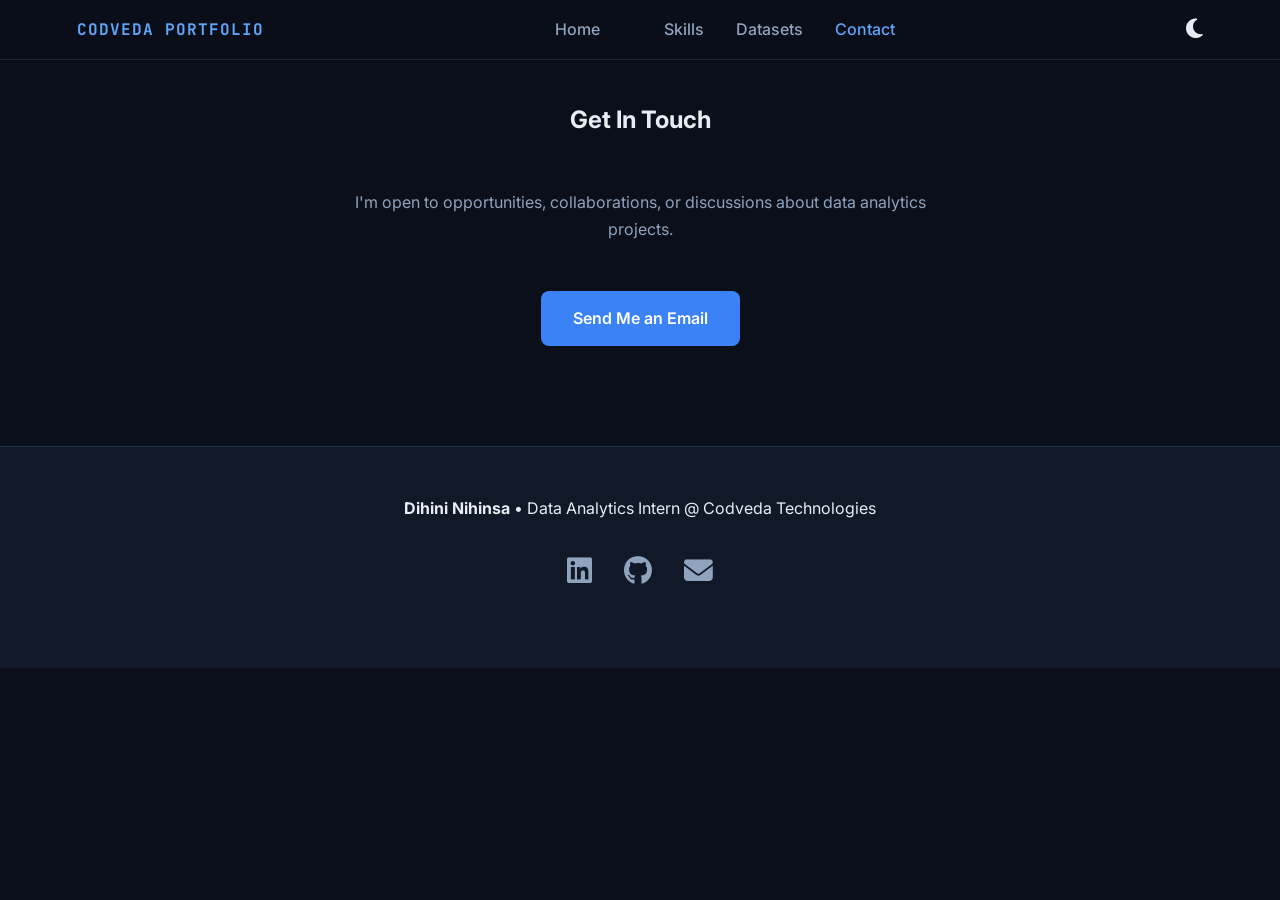
==== contact.html @ 03c7b04d "Create contact.html" ====
<!DOCTYPE html>
<html lang="en">
<head>
  <meta charset="UTF-8">
  <meta name="viewport" content="width=device-width, initial-scale=1.0">
  <title>Contact - Codveda Portfolio</title>
  <link href="https://fonts.googleapis.com/css2?family=Inter:wght@300;400;500;600;700&family=JetBrains+Mono&display=swap" rel="stylesheet">
  <link rel="stylesheet" href="style.css">
  <link rel="stylesheet" href="https://cdnjs.cloudflare.com/ajax/libs/font-awesome/6.5.1/css/all.min.css">
</head>
<body>
  <nav>
    <span class="nav-brand">CODVEDA PORTFOLIO</span>
    <ul class="nav-links">
      <li><a href="index.html">Home</a></li>
      <li><a href="projects.html"></a></li>
      <li><a href="skills.html">Skills</a></li>
      <li><a href="datasets.html">Datasets</a></li>
      <li><a href="contact.html" class="active">Contact</a></li>
    </ul>
    <button id="theme-toggle" style="background:none; border:none; color:var(--text); font-size:1.4rem; cursor:pointer;">
      <i class="fas fa-moon"></i>
    </button>
  </nav>

  <section class="section">
    <h1 style="text-align:center; margin-bottom:3rem;">Get In Touch</h1>
    <p style="text-align:center; max-width:600px; margin:0 auto 3rem; color:var(--muted);">
      I'm open to opportunities, collaborations, or discussions about data analytics projects.
    </p>
    <div style="text-align:center;">
      <a href="mailto:dgalappaththi.20@gmail.com" class="btn">Send Me an Email</a>
    </div>
  </section>

  <footer>
    <p><strong>Dihini Nihinsa</strong> • Data Analytics Intern @ Codveda Technologies</p>
    <div class="social-links">
      <a href="https://linkedin.com/in/dihini-nihinsa-7a794a312" target="_blank"><i class="fab fa-linkedin"></i></a>
      <a href="https://github.com/dihini-ninsa" target="_blank"><i class="fab fa-github"></i></a>
      <a href="mailto:dgalappaththi.20@gmail.com"><i class="fas fa-envelope"></i></a>
    </div>
  </footer>

  <script src="script.js"></script>
</body>
</html>
---- style.css ----
:root {
  --bg: #0b0f1a;
  --bg2: #111827;
  --bg3: #1a2235;
  --surface: #1e2d40;
  --border: rgba(99,179,237,0.15);
  --text: #e8edf5;
  --muted: #8fa3bc;
  --accent: #3b82f6;
  --accent2: #60a5fa;
}

/* Light Mode */
.light-mode {
  --bg: #f8fafc;
  --bg2: #ffffff;
  --bg3: #f1f5f9;
  --surface: #e2e8f0;
  --border: rgba(0,0,0,0.08);
  --text: #0f172a;
  --muted: #64748b;
  --accent: #2563eb;
  --accent2: #3b82f6;
}

* { 
  margin: 0; 
  padding: 0; 
  box-sizing: border-box; 
}

body {
  font-family: 'Inter', sans-serif;
  background: var(--bg);
  color: var(--text);
  line-height: 1.7;
  transition: background 0.4s, color 0.4s;
}

nav {
  position: fixed;
  top: 0; left: 0; right: 0;
  background: rgba(11,15,26,0.95);
  backdrop-filter: blur(12px);
  border-bottom: 1px solid var(--border);
  padding: 1rem 6%;
  display: flex;
  justify-content: space-between;
  align-items: center;
  z-index: 1000;
}

.light-mode nav {
  background: rgba(255,255,255,0.95);
}

.nav-brand {
  font-family: 'JetBrains Mono', monospace;
  font-weight: 700;
  color: var(--accent2);
  letter-spacing: 1px;
}

.nav-links {
  display: flex;
  gap: 2rem;
  list-style: none;
}

.nav-links a {
  color: var(--muted);
  text-decoration: none;
  font-weight: 500;
  transition: color 0.3s;
}

.nav-links a:hover,
.nav-links a.active {
  color: var(--accent2);
}

.hero {
  min-height: 100vh;
  display: flex;
  flex-direction: column;
  justify-content: center;
  padding: 0 8%;
  background: linear-gradient(135deg, var(--bg), var(--bg3));
  text-align: center;
}

.section {
  padding: 100px 8%;
}

.task-grid {
  display: grid;
  grid-template-columns: repeat(auto-fill, minmax(340px, 1fr));
  gap: 2rem;
}

.task-card {
  background: var(--bg2);
  border: 1px solid var(--border);
  border-radius: 16px;
  padding: 1.8rem;
  transition: all 0.3s;
}

.task-card:hover {
  transform: translateY(-8px);
  border-color: var(--accent);
}

footer {
  background: var(--bg2);
  padding: 3rem 8%;
  border-top: 1px solid var(--border);
  text-align: center;
}

.social-links {
  display: flex;
  justify-content: center;
  gap: 2rem;
  margin: 1.5rem 0;
}

.social-links a {
  color: var(--muted);
  font-size: 1.8rem;
  transition: all 0.3s;
}

.social-links a:hover {
  color: var(--accent2);
  transform: translateY(-5px);
}

/* Button Style */
.btn {
  display: inline-block;
  padding: 14px 32px;
  background: var(--accent);
  color: white;
  border-radius: 8px;
  text-decoration: none;
  font-weight: 600;
  transition: 0.3s;
}

.btn:hover {
  background: var(--accent2);
  transform: translateY(-2px);
}
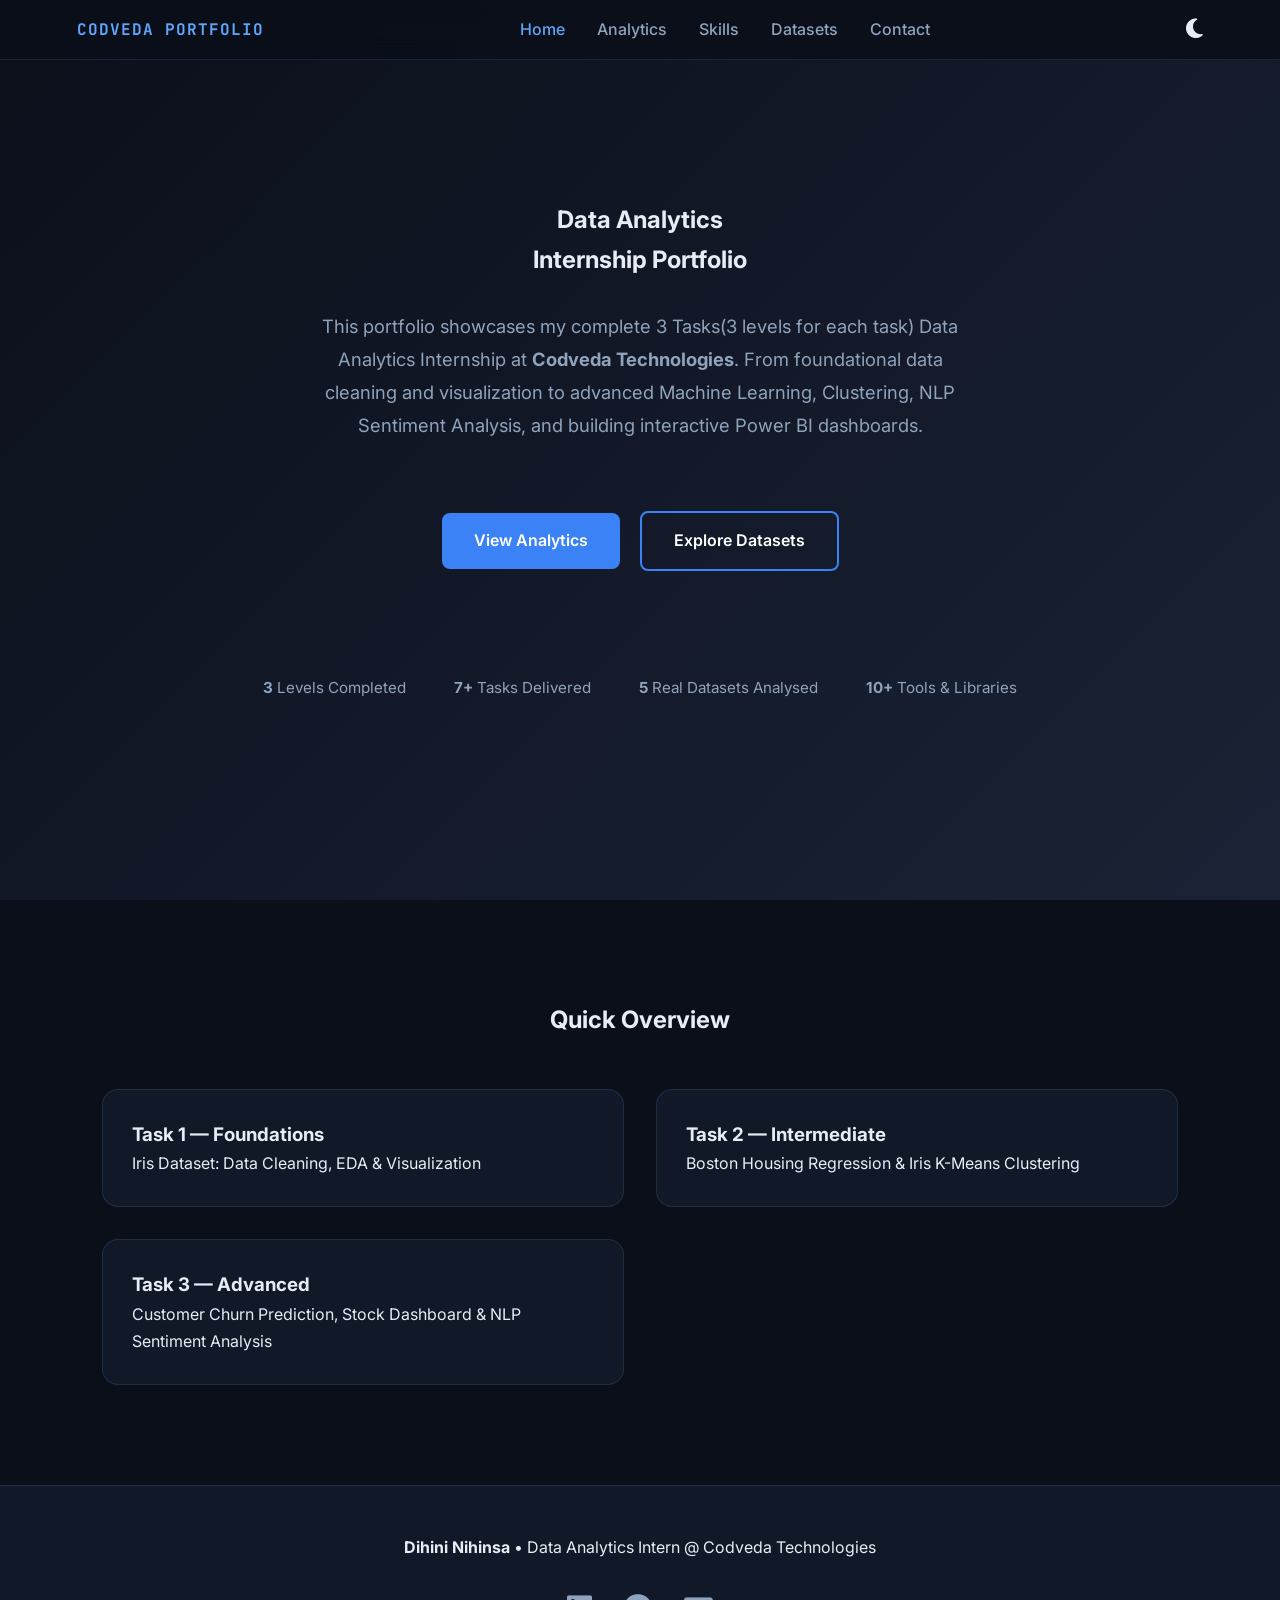
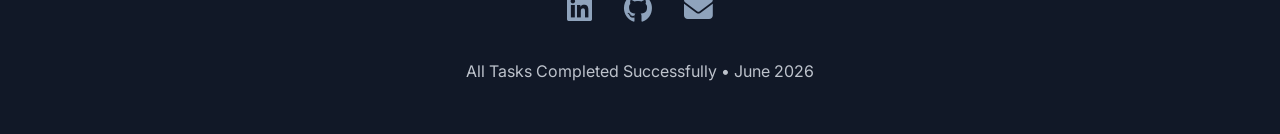
==== commit 55fb7545: "Update contact.html" ====
--- a/contact.html
+++ b/contact.html
@@ -2,46 +2,13 @@
 <html lang="en">
 <head>
   <meta charset="UTF-8">
-  <meta name="viewport" content="width=device-width, initial-scale=1.0">
-  <title>Contact - Codveda Portfolio</title>
-  <link href="https://fonts.googleapis.com/css2?family=Inter:wght@300;400;500;600;700&family=JetBrains+Mono&display=swap" rel="stylesheet">
-  <link rel="stylesheet" href="style.css">
-  <link rel="stylesheet" href="https://cdnjs.cloudflare.com/ajax/libs/font-awesome/6.5.1/css/all.min.css">
+  <meta http-equiv="refresh" content="0; url=index.html?page=about">
+  <title>Redirecting...</title>
+  <script type="text/javascript">
+    window.location.href = "index.html?page=about";
+  </script>
 </head>
 <body>
-  <nav>
-    <span class="nav-brand">CODVEDA PORTFOLIO</span>
-    <ul class="nav-links">
-      <li><a href="index.html">Home</a></li>
-      <li><a href="projects.html"></a></li>
-      <li><a href="skills.html">Skills</a></li>
-      <li><a href="datasets.html">Datasets</a></li>
-      <li><a href="contact.html" class="active">Contact</a></li>
-    </ul>
-    <button id="theme-toggle" style="background:none; border:none; color:var(--text); font-size:1.4rem; cursor:pointer;">
-      <i class="fas fa-moon"></i>
-    </button>
-  </nav>
-
-  <section class="section">
-    <h1 style="text-align:center; margin-bottom:3rem;">Get In Touch</h1>
-    <p style="text-align:center; max-width:600px; margin:0 auto 3rem; color:var(--muted);">
-      I'm open to opportunities, collaborations, or discussions about data analytics projects.
-    </p>
-    <div style="text-align:center;">
-      <a href="mailto:dgalappaththi.20@gmail.com" class="btn">Send Me an Email</a>
-    </div>
-  </section>
-
-  <footer>
-    <p><strong>Dihini Nihinsa</strong> • Data Analytics Intern @ Codveda Technologies</p>
-    <div class="social-links">
-      <a href="https://linkedin.com/in/dihini-nihinsa-7a794a312" target="_blank"><i class="fab fa-linkedin"></i></a>
-      <a href="https://github.com/dihini-ninsa" target="_blank"><i class="fab fa-github"></i></a>
-      <a href="mailto:dgalappaththi.20@gmail.com"><i class="fas fa-envelope"></i></a>
-    </div>
-  </footer>
-
-  <script src="script.js"></script>
+  <p>Redirecting to our new portfolio dashboard... If you are not redirected, click <a href="index.html?page=about">here</a>.</p>
 </body>
 </html>
